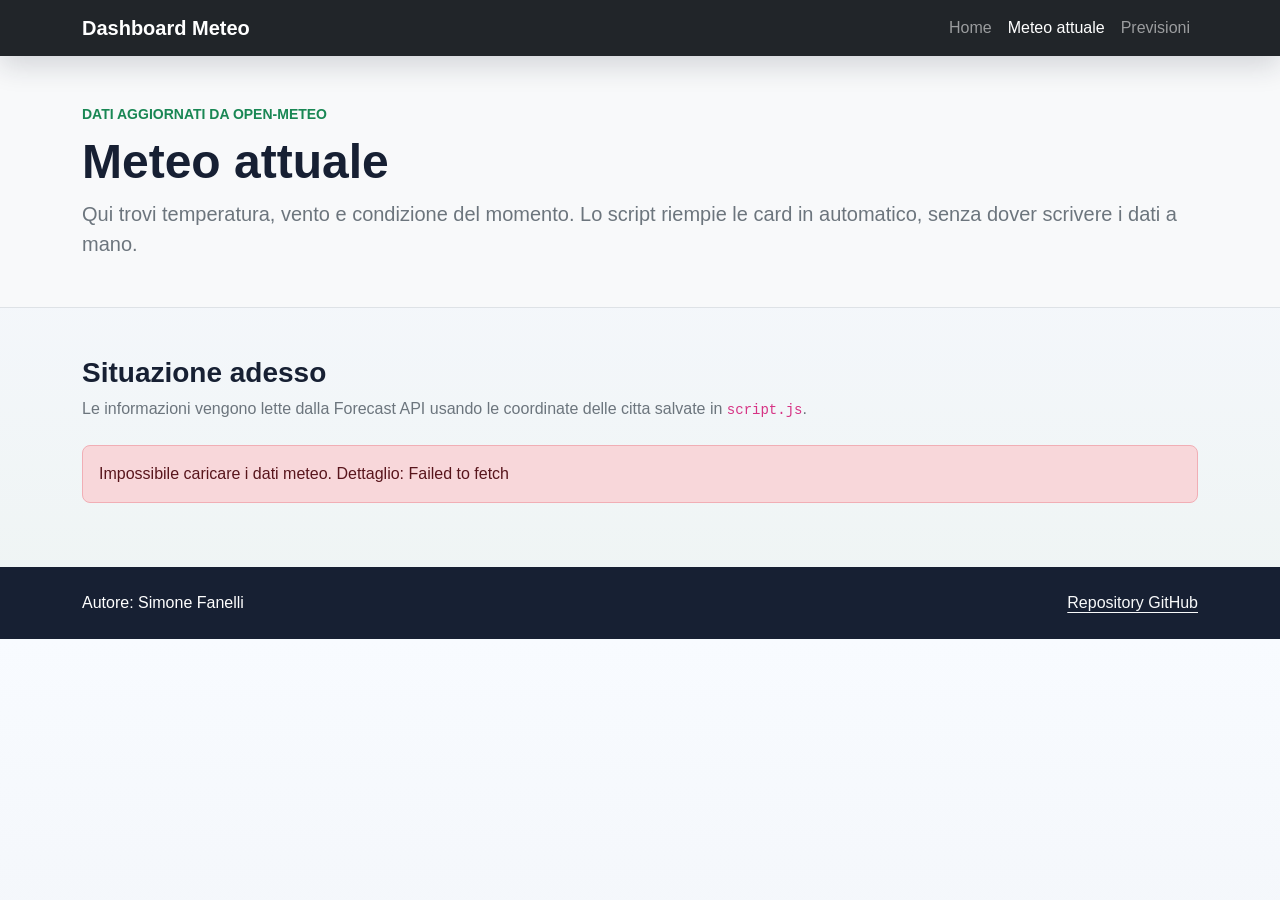
==== meteo.html @ 770c7ed0 "Refactor code structure for improved readability and maintainability" ====
<!DOCTYPE html>
<html lang="it">
<head>
    <meta charset="UTF-8">
    <meta name="viewport" content="width=device-width, initial-scale=1.0">
    <title>Meteo attuale - Dashboard Meteo</title>
    <link href="https://cdn.jsdelivr.net/npm/bootstrap@5.3.3/dist/css/bootstrap.min.css" rel="stylesheet">
    <link rel="stylesheet" href="style.css">
</head>
<body>
    <nav class="navbar navbar-expand-lg navbar-dark bg-dark sticky-top">
        <div class="container">
            <a class="navbar-brand fw-bold" href="index.html">Dashboard Meteo</a>
            <button class="navbar-toggler" type="button" data-bs-toggle="collapse" data-bs-target="#navbarMenu" aria-controls="navbarMenu" aria-expanded="false" aria-label="Apri menu">
                <span class="navbar-toggler-icon"></span>
            </button>

            <div class="collapse navbar-collapse" id="navbarMenu">
                <ul class="navbar-nav ms-auto">
                    <li class="nav-item">
                        <a class="nav-link" href="index.html">Home</a>
                    </li>
                    <li class="nav-item">
                        <a class="nav-link active" aria-current="page" href="meteo.html">Meteo attuale</a>
                    </li>
                    <li class="nav-item">
                        <a class="nav-link" href="previsioni.html">Previsioni</a>
                    </li>
                </ul>
            </div>
        </div>
    </nav>

    <header class="py-5 bg-light border-bottom">
        <div class="container">
            <p class="text-uppercase text-success fw-semibold small mb-2">Dati aggiornati da Open-Meteo</p>
            <h1 class="display-5 fw-bold">Meteo attuale</h1>
            <p class="lead text-secondary mb-0">Qui trovi temperatura, vento e condizione del momento. Lo script riempie le card in automatico, senza dover scrivere i dati a mano.</p>
        </div>
    </header>

    <main class="container my-5">
        <section class="mb-4">
            <h2 class="h3 fw-bold">Situazione adesso</h2>
            <p class="text-secondary">Le informazioni vengono lette dalla Forecast API usando le coordinate delle citta salvate in <code>script.js</code>.</p>
        </section>

        <div id="weather-list" class="row g-4"></div>
    </main>

    <footer class="text-white py-4">
        <div class="container d-flex flex-column flex-md-row justify-content-between gap-2">
            <p class="mb-0">Autore: Simone Fanelli</p>
            <a class="link-light" href="https://github.com/Trust51-bit/Dashboard-METEO-Meconcelli-" target="_blank" rel="noopener">Repository GitHub</a>
        </div>
    </footer>

    <script src="https://cdn.jsdelivr.net/npm/bootstrap@5.3.3/dist/js/bootstrap.bundle.min.js"></script>
    <script src="script.js"></script>
</body>
</html>
---- style.css ----
:root{
  --ink:#172033;
  --muted:#5f6f82;
  --paper:#fffdf8;
  --page:#f4f7fb;
  --line:#dce5ea;
  --mint:#0f766e;
  --mint-soft:#e9f5f2;
  --night:#172033;
  --sun:#f4b942;
}

body{
  background:
    linear-gradient(180deg,#f8fbff 0%,var(--page) 45%,#eef4f3 100%);
  color:var(--ink);
  font-family:Arial,Helvetica,sans-serif;
}

.navbar{
  box-shadow:0 10px 28px rgba(23,32,51,.16);
}

.navbar-brand{
  letter-spacing:0;
}

.hero{
  min-height:58vh;
  display:flex;
  align-items:end;
  background:
    linear-gradient(180deg,rgba(8,20,31,.12),rgba(8,20,31,.88)),
    url("https://images.unsplash.com/photo-1500530855697-b586d89ba3ee?auto=format&fit=crop&w=1600&q=80");
  background-size:cover;
  background-position:center;
  color:#fff;
}

.hero-content{
  max-width:880px;
  padding-top:86px;
  padding-bottom:58px;
}

.hero h1{
  max-width:820px;
  font-size:clamp(2.35rem,6vw,4.9rem);
  line-height:1;
  letter-spacing:0;
}

.hero p{
  max-width:720px;
  color:#edf6ff;
}

.hero .small{
  color:#ffe9a8;
  letter-spacing:.08em;
}

.article-card,
.api-card,
.city-card{
  border:1px solid var(--line);
  border-radius:8px;
}

.article-card{
  background:var(--paper);
  position:relative;
}

.article-card::before{
  content:"";
  width:62px;
  height:5px;
  display:block;
  margin-bottom:22px;
  border-radius:99px;
  background:var(--sun);
}

.article-card h2{
  max-width:760px;
}

.article-card p{
  color:#334257;
  font-size:1.04rem;
}

.article-card p + p{
  margin-top:1.1rem;
}

.api-card{
  background:var(--mint-soft);
  border-left:5px solid var(--mint);
}

.api-card code{
  color:#21313d;
  border:1px solid #cfe2dd;
}

.city-card{
  overflow:hidden;
  background:#fff;
  transition:transform .22s ease,box-shadow .22s ease,border-color .22s ease;
}

.city-card:hover{
  transform:translateY(-5px);
  border-color:#b8d2cc;
  box-shadow:0 16px 34px rgba(20,31,45,.14);
}

.city-card img{
  width:100%;
  height:180px;
  object-fit:cover;
}

.city-card .card-body{
  padding:1.2rem;
}

.city-card h3{
  color:#101828;
}

.city-card p{
  color:var(--muted);
}

.btn-success{
  background:var(--mint);
  border-color:var(--mint);
  border-radius:8px;
  font-weight:700;
}

.btn-success:hover{
  background:#0b5f58;
  border-color:#0b5f58;
}

.alert{
  border-radius:8px;
}

.table{
  background:#fff;
}

footer{
  background:var(--night);
}

footer a{
  text-underline-offset:4px;
}

@media (max-width:768px){
  .hero{
    min-height:54vh;
  }

  .hero-content{
    padding-top:58px;
    padding-bottom:42px;
  }

  .article-card p{
    font-size:1rem;
  }

  .city-card img{
    height:210px;
  }
}
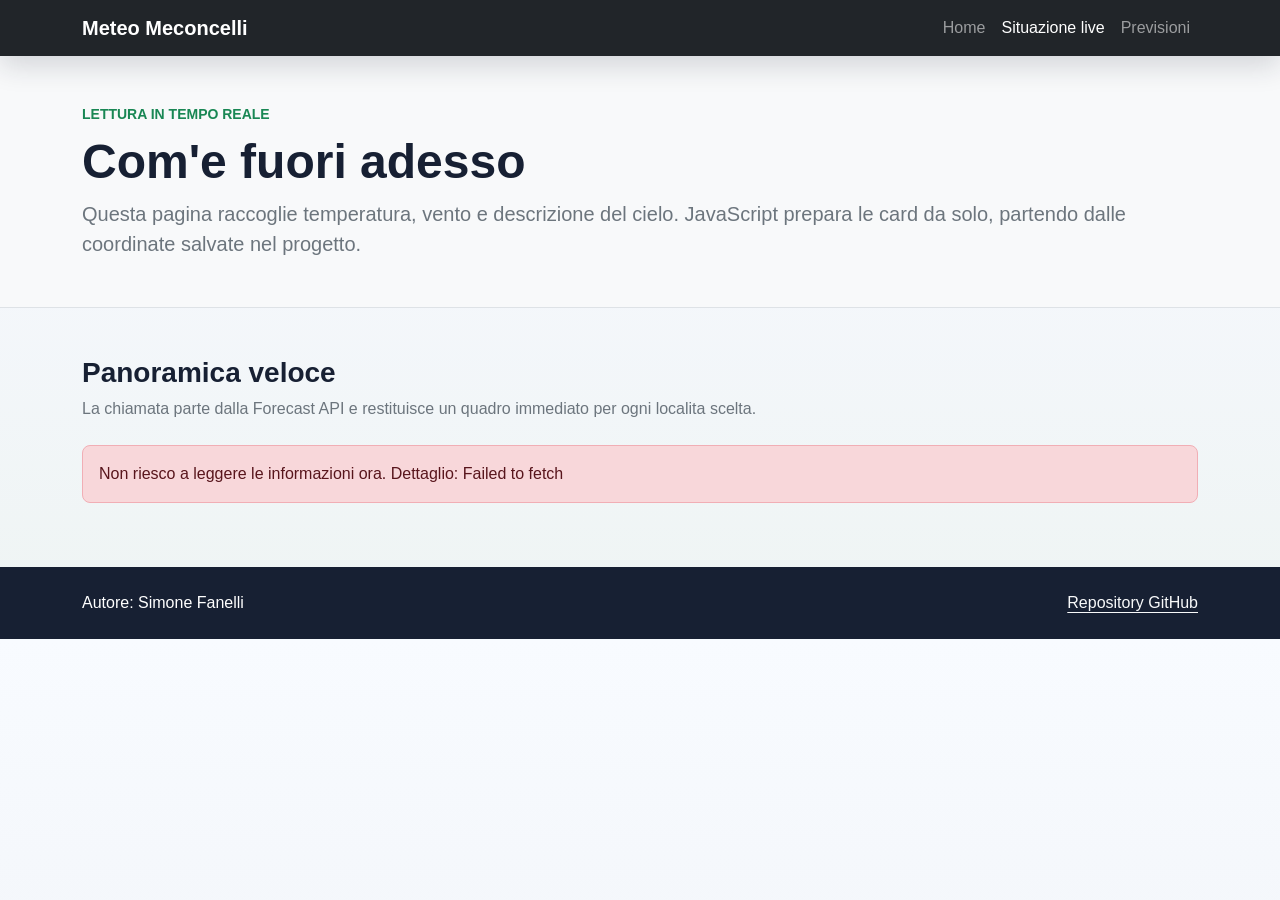
==== commit 9249b8cb: "ricontrollo generale" ====
--- a/meteo.html
+++ b/meteo.html
@@ -10,7 +10,7 @@
 <body>
     <nav class="navbar navbar-expand-lg navbar-dark bg-dark sticky-top">
         <div class="container">
-            <a class="navbar-brand fw-bold" href="index.html">Dashboard Meteo</a>
+            <a class="navbar-brand fw-bold" href="index.html">Meteo Meconcelli</a>
             <button class="navbar-toggler" type="button" data-bs-toggle="collapse" data-bs-target="#navbarMenu" aria-controls="navbarMenu" aria-expanded="false" aria-label="Apri menu">
                 <span class="navbar-toggler-icon"></span>
             </button>
@@ -21,7 +21,7 @@
                         <a class="nav-link" href="index.html">Home</a>
                     </li>
                     <li class="nav-item">
-                        <a class="nav-link active" aria-current="page" href="meteo.html">Meteo attuale</a>
+                        <a class="nav-link active" aria-current="page" href="meteo.html">Situazione live</a>
                     </li>
                     <li class="nav-item">
                         <a class="nav-link" href="previsioni.html">Previsioni</a>
@@ -33,16 +33,16 @@
 
     <header class="py-5 bg-light border-bottom">
         <div class="container">
-            <p class="text-uppercase text-success fw-semibold small mb-2">Dati aggiornati da Open-Meteo</p>
-            <h1 class="display-5 fw-bold">Meteo attuale</h1>
-            <p class="lead text-secondary mb-0">Qui trovi temperatura, vento e condizione del momento. Lo script riempie le card in automatico, senza dover scrivere i dati a mano.</p>
+            <p class="text-uppercase text-success fw-semibold small mb-2">Lettura in tempo reale</p>
+            <h1 class="display-5 fw-bold">Com'e fuori adesso</h1>
+            <p class="lead text-secondary mb-0">Questa pagina raccoglie temperatura, vento e descrizione del cielo. JavaScript prepara le card da solo, partendo dalle coordinate salvate nel progetto.</p>
         </div>
     </header>
 
     <main class="container my-5">
         <section class="mb-4">
-            <h2 class="h3 fw-bold">Situazione adesso</h2>
-            <p class="text-secondary">Le informazioni vengono lette dalla Forecast API usando le coordinate delle citta salvate in <code>script.js</code>.</p>
+            <h2 class="h3 fw-bold">Panoramica veloce</h2>
+            <p class="text-secondary">La chiamata parte dalla Forecast API e restituisce un quadro immediato per ogni localita scelta.</p>
         </section>
 
         <div id="weather-list" class="row g-4"></div>
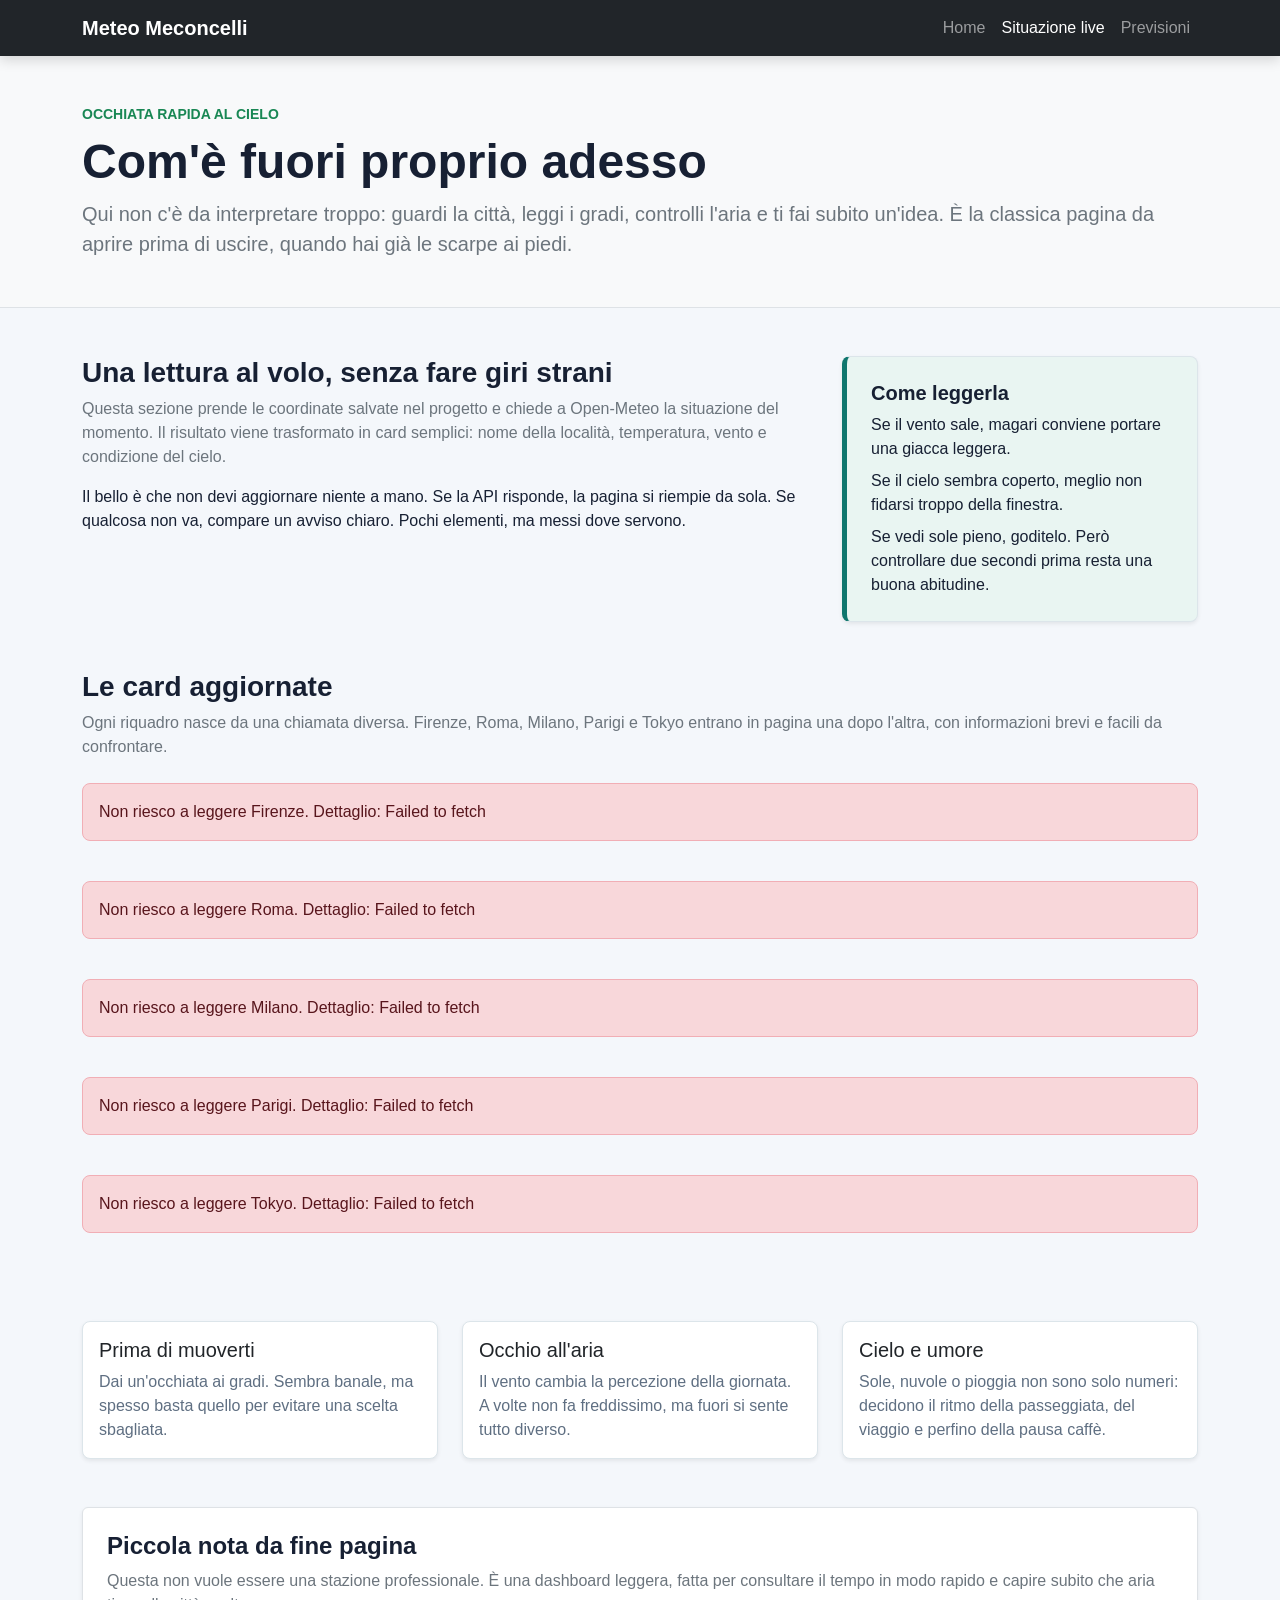
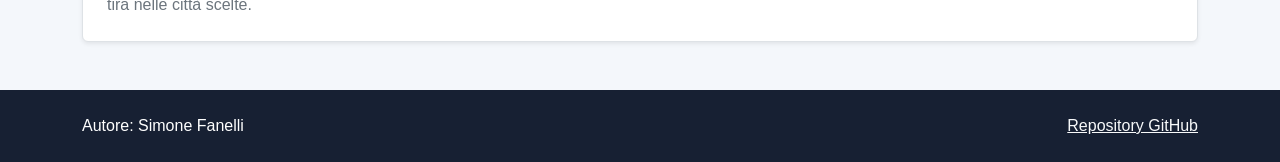
==== commit f7350c66: "rifiniture varie" ====
--- a/meteo.html
+++ b/meteo.html
@@ -33,19 +33,70 @@
 
     <header class="py-5 bg-light border-bottom">
         <div class="container">
-            <p class="text-uppercase text-success fw-semibold small mb-2">Lettura in tempo reale</p>
-            <h1 class="display-5 fw-bold">Com'e fuori adesso</h1>
-            <p class="lead text-secondary mb-0">Questa pagina raccoglie temperatura, vento e descrizione del cielo. JavaScript prepara le card da solo, partendo dalle coordinate salvate nel progetto.</p>
+            <p class="text-uppercase text-success fw-semibold small mb-2">Occhiata rapida al cielo</p>
+            <h1 class="display-5 fw-bold">Com'è fuori proprio adesso</h1>
+            <p class="lead text-secondary mb-0">Qui non c'è da interpretare troppo: guardi la città, leggi i gradi, controlli l'aria e ti fai subito un'idea. È la classica pagina da aprire prima di uscire, quando hai già le scarpe ai piedi.</p>
         </div>
     </header>
 
     <main class="container my-5">
+        <section class="row g-4 align-items-start mb-5">
+            <div class="col-lg-8">
+                <h2 class="h3 fw-bold">Una lettura al volo, senza fare giri strani</h2>
+                <p class="text-secondary mb-3">Questa sezione prende le coordinate salvate nel progetto e chiede a Open-Meteo la situazione del momento. Il risultato viene trasformato in card semplici: nome della località, temperatura, vento e condizione del cielo.</p>
+                <p class="mb-0">Il bello è che non devi aggiornare niente a mano. Se la API risponde, la pagina si riempie da sola. Se qualcosa non va, compare un avviso chiaro. Pochi elementi, ma messi dove servono.</p>
+            </div>
+
+            <aside class="col-lg-4">
+                <div class="api-card p-4 shadow-sm">
+                    <h2 class="h5 fw-bold">Come leggerla</h2>
+                    <p class="mb-2">Se il vento sale, magari conviene portare una giacca leggera.</p>
+                    <p class="mb-2">Se il cielo sembra coperto, meglio non fidarsi troppo della finestra.</p>
+                    <p class="mb-0">Se vedi sole pieno, goditelo. Però controllare due secondi prima resta una buona abitudine.</p>
+                </div>
+            </aside>
+        </section>
+
         <section class="mb-4">
-            <h2 class="h3 fw-bold">Panoramica veloce</h2>
-            <p class="text-secondary">La chiamata parte dalla Forecast API e restituisce un quadro immediato per ogni localita scelta.</p>
+            <h2 class="h3 fw-bold">Le card aggiornate</h2>
+            <p class="text-secondary">Ogni riquadro nasce da una chiamata diversa. Firenze, Roma, Milano, Parigi e Tokyo entrano in pagina una dopo l'altra, con informazioni brevi e facili da confrontare.</p>
         </section>
 
         <div id="weather-list" class="row g-4"></div>
+
+        <section class="row g-4 mt-5">
+            <div class="col-md-4">
+                <article class="card h-100 shadow-sm city-card">
+                    <div class="card-body">
+                        <h2 class="h5 card-title">Prima di muoverti</h2>
+                        <p class="card-text">Dai un'occhiata ai gradi. Sembra banale, ma spesso basta quello per evitare una scelta sbagliata.</p>
+                    </div>
+                </article>
+            </div>
+
+            <div class="col-md-4">
+                <article class="card h-100 shadow-sm city-card">
+                    <div class="card-body">
+                        <h2 class="h5 card-title">Occhio all'aria</h2>
+                        <p class="card-text">Il vento cambia la percezione della giornata. A volte non fa freddissimo, ma fuori si sente tutto diverso.</p>
+                    </div>
+                </article>
+            </div>
+
+            <div class="col-md-4">
+                <article class="card h-100 shadow-sm city-card">
+                    <div class="card-body">
+                        <h2 class="h5 card-title">Cielo e umore</h2>
+                        <p class="card-text">Sole, nuvole o pioggia non sono solo numeri: decidono il ritmo della passeggiata, del viaggio e perfino della pausa caffè.</p>
+                    </div>
+                </article>
+            </div>
+        </section>
+
+        <section class="mt-5 p-4 bg-white border rounded shadow-sm">
+            <h2 class="h4 fw-bold">Piccola nota da fine pagina</h2>
+            <p class="mb-0 text-secondary">Questa non vuole essere una stazione professionale. È una dashboard leggera, fatta per consultare il tempo in modo rapido e capire subito che aria tira nelle città scelte.</p>
+        </section>
     </main>
 
     <footer class="text-white py-4">
--- a/style.css
+++ b/style.css
@@ -1,183 +1,115 @@
-:root{
-  --ink:#172033;
-  --muted:#5f6f82;
-  --paper:#fffdf8;
-  --page:#f4f7fb;
-  --line:#dce5ea;
-  --mint:#0f766e;
-  --mint-soft:#e9f5f2;
-  --night:#172033;
-  --sun:#f4b942;
+body {
+    background-color: #f4f7fb;
+    color: #172033;
+    font-family: Arial, Helvetica, sans-serif;
 }
 
-body{
-  background:
-    linear-gradient(180deg,#f8fbff 0%,var(--page) 45%,#eef4f3 100%);
-  color:var(--ink);
-  font-family:Arial,Helvetica,sans-serif;
+.navbar {
+    box-shadow: 0 4px 12px rgba(0, 0, 0, 0.15);
 }
 
-.navbar{
-  box-shadow:0 10px 28px rgba(23,32,51,.16);
+.hero {
+    min-height: 420px;
+    display: flex;
+    align-items: end;
+    background-image:
+        linear-gradient(rgba(0, 0, 0, 0.15), rgba(0, 0, 0, 0.75)),
+        url("assets/immagini/FIRENZE.webp");
+    background-size: cover;
+    background-position: center;
+    color: white;
 }
 
-.navbar-brand{
-  letter-spacing:0;
+.hero-content {
+    max-width: 850px;
+    padding-top: 70px;
+    padding-bottom: 55px;
 }
 
-.hero{
-  min-height:58vh;
-  display:flex;
-  align-items:end;
-  background:
-    linear-gradient(180deg,rgba(8,20,31,.12),rgba(8,20,31,.88)),
-    url("https://images.unsplash.com/photo-1500530855697-b586d89ba3ee?auto=format&fit=crop&w=1600&q=80");
-  background-size:cover;
-  background-position:center;
-  color:#fff;
+.hero h1 {
+    font-size: 56px;
+    line-height: 1.1;
 }
 
-.hero-content{
-  max-width:880px;
-  padding-top:86px;
-  padding-bottom:58px;
-}
-
-.hero h1{
-  max-width:820px;
-  font-size:clamp(2.35rem,6vw,4.9rem);
-  line-height:1;
-  letter-spacing:0;
-}
-
-.hero p{
-  max-width:720px;
-  color:#edf6ff;
-}
-
-.hero .small{
-  color:#ffe9a8;
-  letter-spacing:.08em;
+.hero p {
+    max-width: 700px;
 }
 
 .article-card,
 .api-card,
-.city-card{
-  border:1px solid var(--line);
-  border-radius:8px;
+.city-card {
+    border: 1px solid #dce5ea;
+    border-radius: 8px;
 }
 
-.article-card{
-  background:var(--paper);
-  position:relative;
+.article-card {
+    background-color: #ffffff;
 }
 
-.article-card::before{
-  content:"";
-  width:62px;
-  height:5px;
-  display:block;
-  margin-bottom:22px;
-  border-radius:99px;
-  background:var(--sun);
+.article-card p {
+    color: #344256;
 }
 
-.article-card h2{
-  max-width:760px;
+.api-card {
+    background-color: #e9f5f2;
+    border-left: 5px solid #0f766e;
 }
 
-.article-card p{
-  color:#334257;
-  font-size:1.04rem;
+.city-card {
+    overflow: hidden;
+    background-color: #ffffff;
 }
 
-.article-card p + p{
-  margin-top:1.1rem;
+.city-card img {
+    width: 100%;
+    height: 180px;
+    object-fit: cover;
 }
 
-.api-card{
-  background:var(--mint-soft);
-  border-left:5px solid var(--mint);
+.city-card h3 {
+    color: #172033;
 }
 
-.api-card code{
-  color:#21313d;
-  border:1px solid #cfe2dd;
+.city-card p {
+    color: #5f6f82;
 }
 
-.city-card{
-  overflow:hidden;
-  background:#fff;
-  transition:transform .22s ease,box-shadow .22s ease,border-color .22s ease;
+.btn-success {
+    background-color: #0f766e;
+    border-color: #0f766e;
 }
 
-.city-card:hover{
-  transform:translateY(-5px);
-  border-color:#b8d2cc;
-  box-shadow:0 16px 34px rgba(20,31,45,.14);
+.alert {
+    border-radius: 8px;
 }
 
-.city-card img{
-  width:100%;
-  height:180px;
-  object-fit:cover;
+.table {
+    background-color: white;
 }
 
-.city-card .card-body{
-  padding:1.2rem;
+footer {
+    background-color: #172033;
 }
 
-.city-card h3{
-  color:#101828;
+footer a {
+    text-decoration: underline;
 }
 
-.city-card p{
-  color:var(--muted);
+@media (max-width: 768px) {
+    .hero {
+        min-height: 360px;
+    }
+
+    .hero h1 {
+        font-size: 38px;
+    }
+
+    .hero-content {
+        padding-top: 45px;
+        padding-bottom: 40px;
+    }
+
+    .city-card img {
+        height: 210px;
+    }
 }
-
-.btn-success{
-  background:var(--mint);
-  border-color:var(--mint);
-  border-radius:8px;
-  font-weight:700;
-}
-
-.btn-success:hover{
-  background:#0b5f58;
-  border-color:#0b5f58;
-}
-
-.alert{
-  border-radius:8px;
-}
-
-.table{
-  background:#fff;
-}
-
-footer{
-  background:var(--night);
-}
-
-footer a{
-  text-underline-offset:4px;
-}
-
-@media (max-width:768px){
-  .hero{
-    min-height:54vh;
-  }
-
-  .hero-content{
-    padding-top:58px;
-    padding-bottom:42px;
-  }
-
-  .article-card p{
-    font-size:1rem;
-  }
-
-  .city-card img{
-    height:210px;
-  }
-}
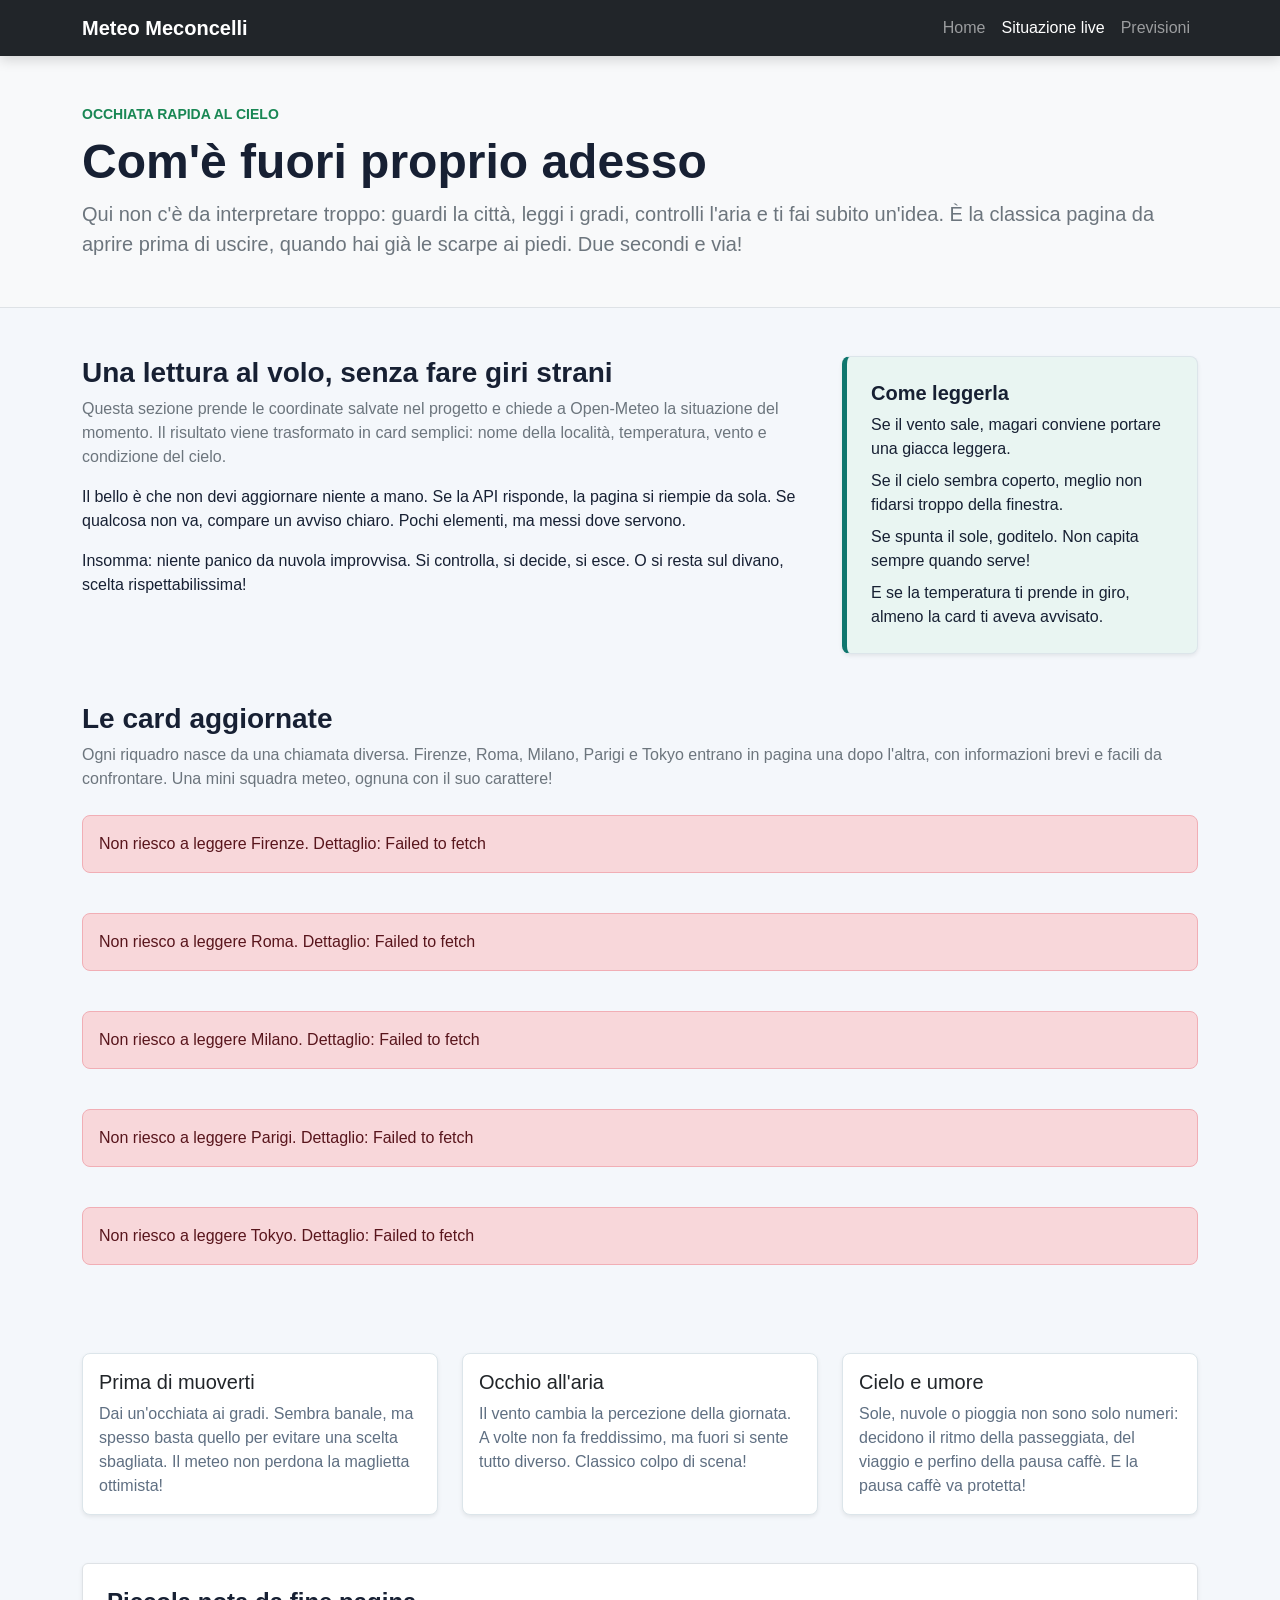
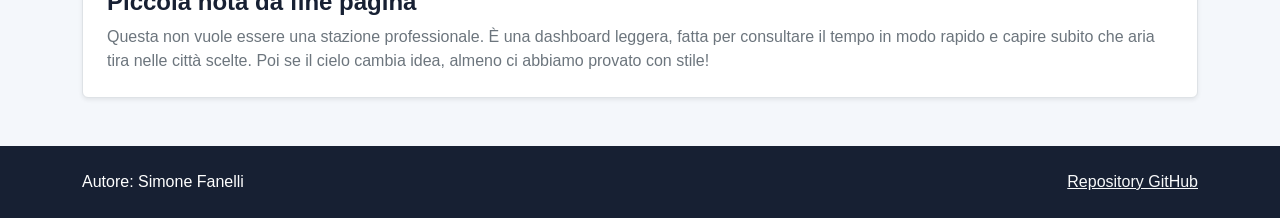
==== commit 26239af2: "rifiniture varie e aggiunta frasi da effetto" ====
--- a/meteo.html
+++ b/meteo.html
@@ -35,7 +35,7 @@
         <div class="container">
             <p class="text-uppercase text-success fw-semibold small mb-2">Occhiata rapida al cielo</p>
             <h1 class="display-5 fw-bold">Com'è fuori proprio adesso</h1>
-            <p class="lead text-secondary mb-0">Qui non c'è da interpretare troppo: guardi la città, leggi i gradi, controlli l'aria e ti fai subito un'idea. È la classica pagina da aprire prima di uscire, quando hai già le scarpe ai piedi.</p>
+            <p class="lead text-secondary mb-0">Qui non c'è da interpretare troppo: guardi la città, leggi i gradi, controlli l'aria e ti fai subito un'idea. È la classica pagina da aprire prima di uscire, quando hai già le scarpe ai piedi. Due secondi e via!</p>
         </div>
     </header>
 
@@ -44,7 +44,8 @@
             <div class="col-lg-8">
                 <h2 class="h3 fw-bold">Una lettura al volo, senza fare giri strani</h2>
                 <p class="text-secondary mb-3">Questa sezione prende le coordinate salvate nel progetto e chiede a Open-Meteo la situazione del momento. Il risultato viene trasformato in card semplici: nome della località, temperatura, vento e condizione del cielo.</p>
-                <p class="mb-0">Il bello è che non devi aggiornare niente a mano. Se la API risponde, la pagina si riempie da sola. Se qualcosa non va, compare un avviso chiaro. Pochi elementi, ma messi dove servono.</p>
+                <p class="mb-3">Il bello è che non devi aggiornare niente a mano. Se la API risponde, la pagina si riempie da sola. Se qualcosa non va, compare un avviso chiaro. Pochi elementi, ma messi dove servono.</p>
+                <p class="mb-0">Insomma: niente panico da nuvola improvvisa. Si controlla, si decide, si esce. O si resta sul divano, scelta rispettabilissima!</p>
             </div>
 
             <aside class="col-lg-4">
@@ -52,14 +53,15 @@
                     <h2 class="h5 fw-bold">Come leggerla</h2>
                     <p class="mb-2">Se il vento sale, magari conviene portare una giacca leggera.</p>
                     <p class="mb-2">Se il cielo sembra coperto, meglio non fidarsi troppo della finestra.</p>
-                    <p class="mb-0">Se vedi sole pieno, goditelo. Però controllare due secondi prima resta una buona abitudine.</p>
+                    <p class="mb-2">Se spunta il sole, goditelo. Non capita sempre quando serve!</p>
+                    <p class="mb-0">E se la temperatura ti prende in giro, almeno la card ti aveva avvisato.</p>
                 </div>
             </aside>
         </section>
 
         <section class="mb-4">
             <h2 class="h3 fw-bold">Le card aggiornate</h2>
-            <p class="text-secondary">Ogni riquadro nasce da una chiamata diversa. Firenze, Roma, Milano, Parigi e Tokyo entrano in pagina una dopo l'altra, con informazioni brevi e facili da confrontare.</p>
+            <p class="text-secondary">Ogni riquadro nasce da una chiamata diversa. Firenze, Roma, Milano, Parigi e Tokyo entrano in pagina una dopo l'altra, con informazioni brevi e facili da confrontare. Una mini squadra meteo, ognuna con il suo carattere!</p>
         </section>
 
         <div id="weather-list" class="row g-4"></div>
@@ -69,7 +71,7 @@
                 <article class="card h-100 shadow-sm city-card">
                     <div class="card-body">
                         <h2 class="h5 card-title">Prima di muoverti</h2>
-                        <p class="card-text">Dai un'occhiata ai gradi. Sembra banale, ma spesso basta quello per evitare una scelta sbagliata.</p>
+                        <p class="card-text">Dai un'occhiata ai gradi. Sembra banale, ma spesso basta quello per evitare una scelta sbagliata. Il meteo non perdona la maglietta ottimista!</p>
                     </div>
                 </article>
             </div>
@@ -78,7 +80,7 @@
                 <article class="card h-100 shadow-sm city-card">
                     <div class="card-body">
                         <h2 class="h5 card-title">Occhio all'aria</h2>
-                        <p class="card-text">Il vento cambia la percezione della giornata. A volte non fa freddissimo, ma fuori si sente tutto diverso.</p>
+                        <p class="card-text">Il vento cambia la percezione della giornata. A volte non fa freddissimo, ma fuori si sente tutto diverso. Classico colpo di scena!</p>
                     </div>
                 </article>
             </div>
@@ -87,7 +89,7 @@
                 <article class="card h-100 shadow-sm city-card">
                     <div class="card-body">
                         <h2 class="h5 card-title">Cielo e umore</h2>
-                        <p class="card-text">Sole, nuvole o pioggia non sono solo numeri: decidono il ritmo della passeggiata, del viaggio e perfino della pausa caffè.</p>
+                        <p class="card-text">Sole, nuvole o pioggia non sono solo numeri: decidono il ritmo della passeggiata, del viaggio e perfino della pausa caffè. E la pausa caffè va protetta!</p>
                     </div>
                 </article>
             </div>
@@ -95,7 +97,7 @@
 
         <section class="mt-5 p-4 bg-white border rounded shadow-sm">
             <h2 class="h4 fw-bold">Piccola nota da fine pagina</h2>
-            <p class="mb-0 text-secondary">Questa non vuole essere una stazione professionale. È una dashboard leggera, fatta per consultare il tempo in modo rapido e capire subito che aria tira nelle città scelte.</p>
+            <p class="mb-0 text-secondary">Questa non vuole essere una stazione professionale. È una dashboard leggera, fatta per consultare il tempo in modo rapido e capire subito che aria tira nelle città scelte. Poi se il cielo cambia idea, almeno ci abbiamo provato con stile!</p>
         </section>
     </main>
 
